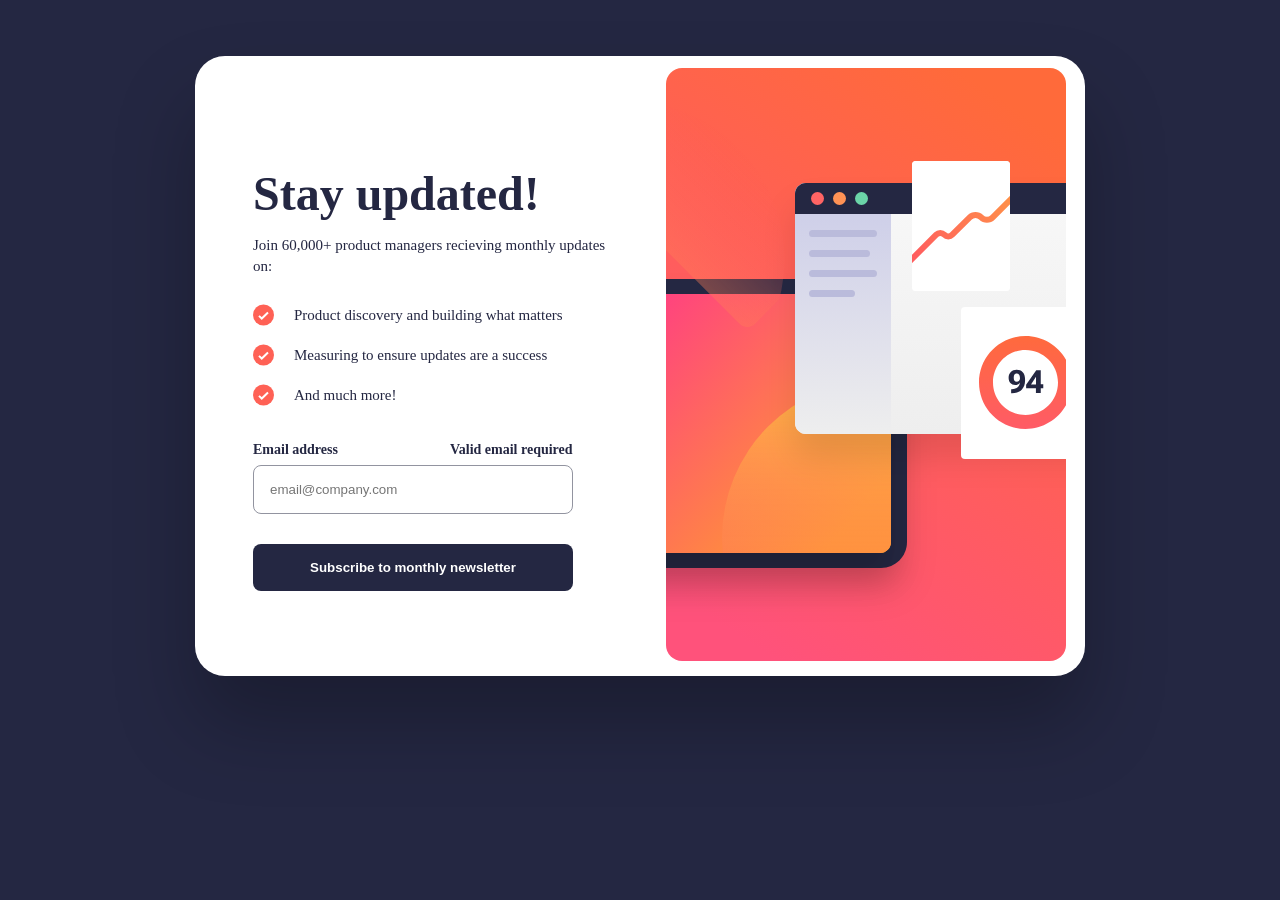
==== index.html @ 7a2b76ef "new" ====
<!DOCTYPE html>
<html lang="en">
  <head>
    <meta charset="UTF-8" />
    <meta name="viewport" content="width=device-width, initial-scale=1.0" />
    <link rel="stylesheet" href="style.css" />
    <title>Document</title>
  </head>
  <body>
    <main class="one ">
      <section class="texts">
        <p class="head">Stay updated!</p>
        <p id="desc" class="par">
          Join 60,000+ product managers recieving monthly updates on:
        </p>
        <br />
        <p class="par">
          <img src="icon-list.svg" alt="" class="src1" />Product discovery and
          building what matters
        </p>
        <p class="par">
          <img src="icon-list.svg" alt="" class="src2" />Measuring to ensure
          updates are a success
        </p>
        <p class="par">
          <img src="icon-list.svg" alt="" class="src3" />And much more!
        </p>
        <p class="email">Email address <span class="oneSpan">Valid email required</span></p>
        <input type="text" placeholder="email@company.com" /><br />
        <button id="btn">Subscribe to monthly newsletter</button>
      </section>
      <section class="image">
        <img src="illustration-sign-up-desktop.svg" alt="image" id="responsive-image"/>
      </section>
    </main>
    <!-- Success Message -->
    <main class="two hidden">
      <img src="icon-success.svg" alt="" class="tick" />
      <p class="head">Thanks for subscribing!</p>
      <p class="sucessTxt">
        A confirmation link has been sent to
        <span class="twoSpan">toluAdekoya05@gmail.com</span>. Please open it and click the
        button inside to confirm your subscription.
      </p>
      <button class="dismiss">Dismiss message</button>
    </main>
    <script src="script.js"></script>
  </body>
</html>
---- style.css ----
@import url(https://fonts.google.com/specimen/Roboto);
* {
  padding: 0;
  margin: 0;
  box-sizing: border-box;
}
body {
  background-color: hsl(234, 29%, 20%);
  display: flex;
  justify-content: center;
  align-items: center;
  color: hsl(234, 29%, 20%);
  font-family: "Roboto";
}
main {
  display: flex;
  gap: 48px;
  padding: 12px;
  padding-left: 58px;
  width: 890px;
  margin-top: 3.5rem;
  border-radius: 30px;
  height: 620px;
  background-color: hsl(0, 0%, 100%);
  backdrop-filter: blur(200px);
  box-shadow: rgba(0, 0, 0, 0.25) 0px 3rem 5rem;
  position: relative;
  z-index: 18;
}
/* second main */
.two{
	/* width: 500px; */
  width: 29rem;
	height: 470px;
	margin-top: 7rem;
  display: block;
}
/* ! */
.texts {  
  width: 365px;
}
.head {
  
  font-weight: 700;
  font-size: 3rem;
  line-height: 70px;
}
#desc {
  margin-top: 15px;
  line-height: 21px;
}
.src1,
.src2,
.src3 {
  padding-right: 20px;
}
.email {
  font-weight: 700;
  padding-top: 20px;
  line-height: 30px;
  font-size: 14px;
  display: flex;
  gap: 7rem;
}

input,
button {
  padding: 16px;
  width: 20rem;
  border-radius: 8px;
  stroke: none;
  border: 1px solid hsl(231, 7%, 60%);
  cursor: pointer;
}
.error{
  color: hsl(4, 100%, 67%);
}
button {
  border: none;
  background-color: hsl(234, 29%, 20%);
  color: white;
  font-weight: 700;
  margin-top: 30px;
}
.par {
  font-size: 15px;
  font-weight: 500;
  line-height: 40px;
  display: flex;
}
button:hover {
  background-image: linear-gradient(
    to right,
    #f95a80 0%,
    hsl(4, 100%, 67%) 100%
  );
  box-shadow: rgba(0, 0, 0, 0.195) 0px 4px 1rem;
}
/* NON-HTML styles */
.hidden {
  display: none;
}
.clicked{
  color: black;
}
.fail{
  background-color: hsla(4, 100%, 67%, 0.186);
  color: #ff6257;
  font-weight: 700;
  border: 2px solid hsl(4, 100%, 67%);
}
/* SECOND SCREEN */
.tick{
	position: absolute;
  top: 44px;
}
.head{
  line-height: 52px;
  margin-top: 100px;
}
.sucessTxt{
  margin-top: 17px;
  font-size: 15px;
  width: 370px;
  line-height: 23px;
}
span{
  font-weight: 700;
}
/* Responsive */
@media (max-width: 376px) {
  #responsive-image {
    content: url('illustration-sign-up-mobile.svg');
    position: absolute;
    top: 0px;
    left: -2px;
  }
  .texts{
    margin-top: 320px;
    margin-left: 10px;
  }

  body{
    background-color: white;
  }
  main {
    display: block;
    padding-left: 5px;
    margin-top: 0rem;
    border-radius: 0px;
    width: 100%;
    height: 100vh;
    position: relative;
  }
  .two{
    width: 100vh;
    height: 100vh;
    margin-top: 0;
    padding-left: 45px;
    padding-top: 150px;
  }
  .tick{
    top: 180px;
  }
  .dismiss{
    margin-top: 300px;
  }
  .sucessTxt{
    width: 340px;
  }
}
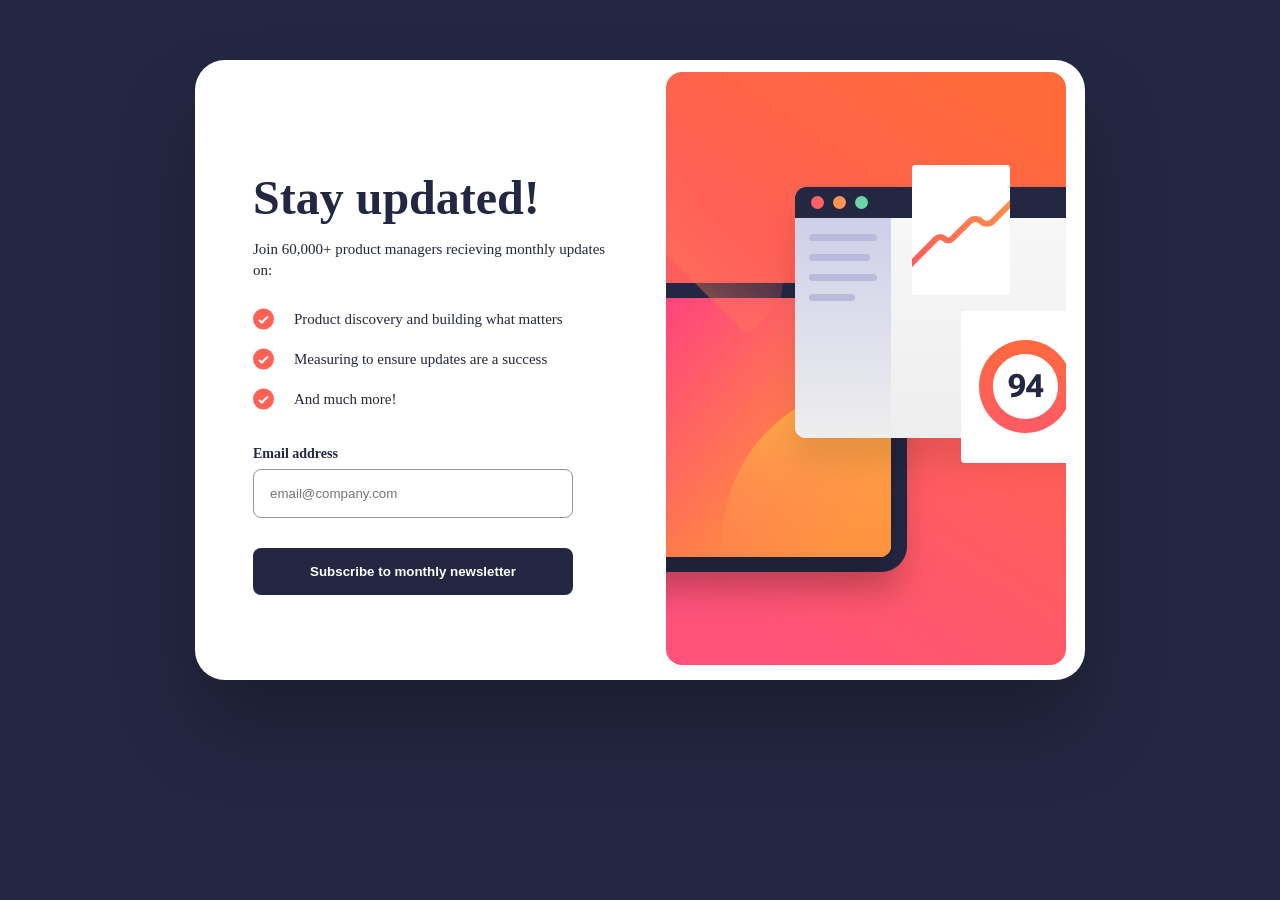
==== commit 8f595fe0: "Newsletter" ====
--- a/index.html
+++ b/index.html
@@ -14,7 +14,7 @@
           Join 60,000+ product managers recieving monthly updates on:
         </p>
         <br />
-        <p class="par">
+        <p class="par un">
           <img src="icon-list.svg" alt="" class="src1" />Product discovery and
           building what matters
         </p>
@@ -25,7 +25,7 @@
         <p class="par">
           <img src="icon-list.svg" alt="" class="src3" />And much more!
         </p>
-        <p class="email">Email address <span class="oneSpan">Valid email required</span></p>
+        <p class="email">Email address <span class="oneSpan hidden">Valid email required</span></p>
         <input type="text" placeholder="email@company.com" /><br />
         <button id="btn">Subscribe to monthly newsletter</button>
       </section>
--- a/style.css
+++ b/style.css
@@ -11,6 +11,7 @@
   align-items: center;
   color: hsl(234, 29%, 20%);
   font-family: "Roboto";
+  padding: 20px;
 }
 main {
   display: flex;
@@ -18,7 +19,7 @@
   padding: 12px;
   padding-left: 58px;
   width: 890px;
-  margin-top: 3.5rem;
+  margin-top: 2.5rem;
   border-radius: 30px;
   height: 620px;
   background-color: hsl(0, 0%, 100%);
@@ -28,19 +29,18 @@
   z-index: 18;
 }
 /* second main */
-.two{
-	/* width: 500px; */
+.two {
+  /* width: 500px; */
   width: 29rem;
-	height: 470px;
-	margin-top: 7rem;
+  height: 470px;
+  margin-top: 7rem;
   display: block;
 }
 /* ! */
-.texts {  
+.texts {
   width: 365px;
 }
 .head {
-  
   font-weight: 700;
   font-size: 3rem;
   line-height: 70px;
@@ -72,7 +72,7 @@
   border: 1px solid hsl(231, 7%, 60%);
   cursor: pointer;
 }
-.error{
+.error {
   color: hsl(4, 100%, 67%);
 }
 button {
@@ -100,47 +100,65 @@
 .hidden {
   display: none;
 }
-.clicked{
+.clicked {
   color: black;
 }
-.fail{
+.fail {
   background-color: hsla(4, 100%, 67%, 0.186);
   color: #ff6257;
   font-weight: 700;
   border: 2px solid hsl(4, 100%, 67%);
 }
 /* SECOND SCREEN */
-.tick{
-	position: absolute;
+.tick {
+  position: absolute;
   top: 44px;
 }
-.head{
+.head {
   line-height: 52px;
   margin-top: 100px;
 }
-.sucessTxt{
+.sucessTxt {
   margin-top: 17px;
   font-size: 15px;
   width: 370px;
   line-height: 23px;
 }
-span{
+span {
   font-weight: 700;
 }
 /* Responsive */
+/* @media (max-width: 910px) {
+  main {
+    flex-wrap: wrap;
+    width: 55%;
+    overflow: hidden;
+  }
+  #responsive-image {
+    content: url("illustration-sign-up-mobile.svg");
+    width: 100%;
+    position: absolute;
+    top: -300px;
+    left: 0px;
+  }
+} */
 @media (max-width: 376px) {
   #responsive-image {
-    content: url('illustration-sign-up-mobile.svg');
+    content: url("illustration-sign-up-mobile.svg");
     position: absolute;
-    top: 0px;
-    left: -2px;
-  }
-  .texts{
-    margin-top: 320px;
-    margin-left: 10px;
+    top: -30px;
+    left: -20px;
+    width: 375px;
+  }
+  .texts {
+    position: absolute;
+    top: 200px;
+    right: 0px;
+    left: 0px;
+    width: 360px;
   }
 
-  body{
+  body {
     background-color: white;
   }
   main {
@@ -151,21 +169,34 @@
     width: 100%;
     height: 100vh;
     position: relative;
-  }
-  .two{
+    box-shadow: rgba(0, 0, 0, 0) 0px 3rem 5rem;
+    /* overflow: hidden; */
+  }
+  .par{
+    font-size: 0.9rem;
+    width: 90%;
+    line-height: 40px;
+  }
+  .un{
+    line-height: 20px;
+  }
+  .oneSpan{
+    margin-left: -10px;
+  }
+  .two {
     width: 100vh;
     height: 100vh;
     margin-top: 0;
     padding-left: 45px;
     padding-top: 150px;
   }
-  .tick{
+  .tick {
     top: 180px;
   }
-  .dismiss{
+  .dismiss {
     margin-top: 300px;
   }
-  .sucessTxt{
+  .sucessTxt {
     width: 340px;
   }
-}+}
